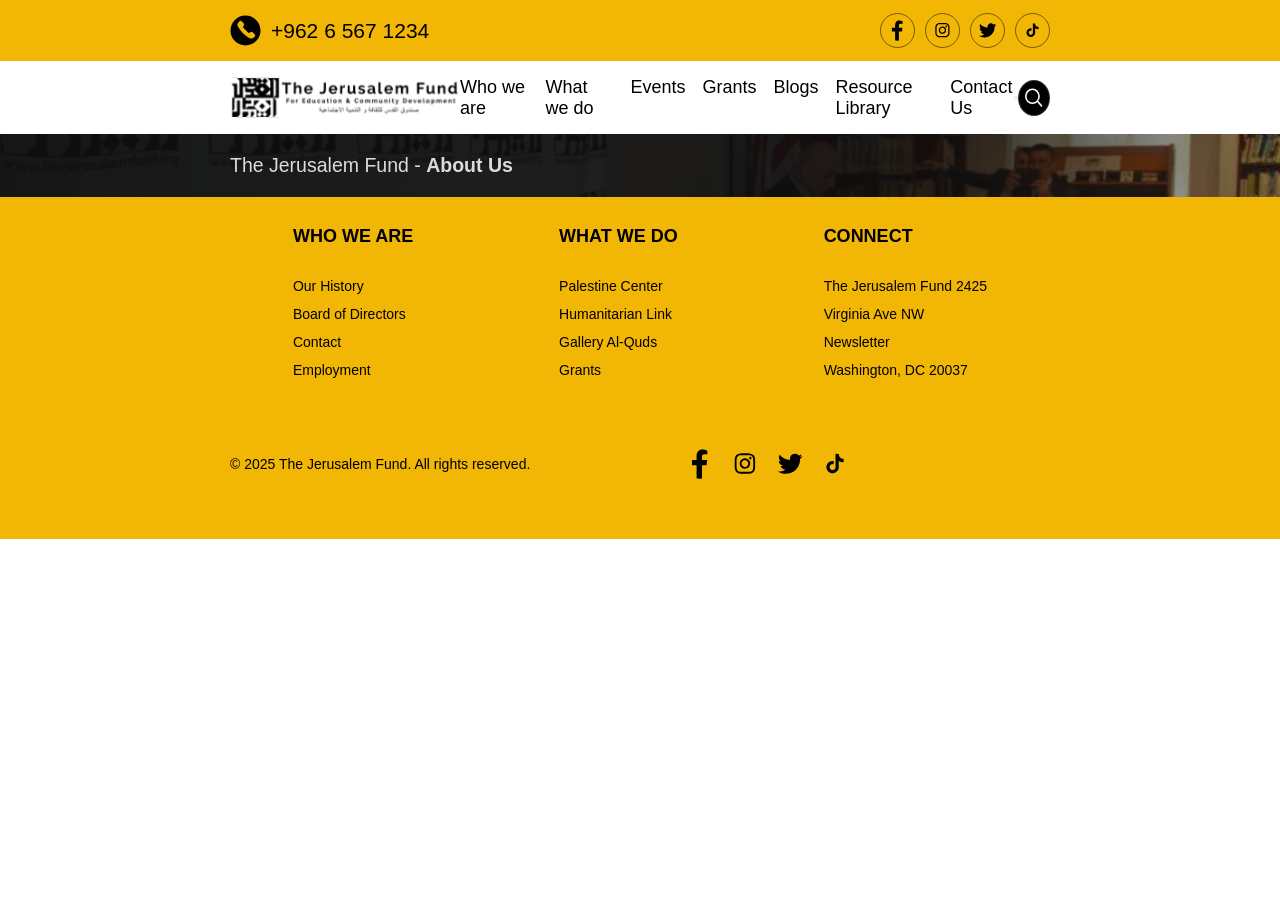
==== pages/board.html @ 4e5b6d47 "Add board page and update about-us CSS references Renamed aboutus.css to about-us.css and updated th" ====
<!DOCTYPE html>
<html lang="ar">

<head>
    <meta charset="UTF-8">
    <meta name="viewport" content="width=device-width, initial-scale=1.0">
    <title>Board</title>
    <link rel="stylesheet" href="../css/board.css">
</head>

<body>
    <header>
        <div class="contact-info">
            <div class="phone-info">
                <img src="./images/phone-icon.svg" alt="phone-icon">
                <span>+962 6 567 1234</span>
            </div>

            <div class="social-icons">
                <img src="./images/facebook.svg" alt="facebook-icon">
                <img src="./images/instagram.svg" alt="instagram-icon">
                <img src="./images/twitter.svg" alt="twitter-icon">
                <img src="./images/tiktok.svg" alt="tiktok-icon">
            </div>
        </div>

        <nav class="main-nav">
            <img src="./images/navbar-logo.svg" alt="navbar-logo" class="navbar-logo">

            <div class="nav-links-container">
                <ul class="nav-links">
                    <li><a href="#">Who we are</a></li>
                    <li><a href="#">What we do</a></li>
                    <li><a href="#">Events</a></li>
                    <li><a href="#">Grants</a></li>
                    <li><a href="#">Blogs</a></li>
                    <li><a href="#">Resource Library</a></li>
                    <li><a href="#">Contact Us</a></li>
                </ul>
            </div>


            <button class="nav-toggle" aria-label="Toggle navigation">
                <span class="hamburger">☰</span>
            </button>
            <div class="search-icon">
                <img src="./images/search-icon.svg" alt="Search Icon"
                    style="width: 100%; height: 100%; object-fit: contain;">
            </div>

        </nav>

        <div class="page-path">
            <h2>The Jerusalem Fund - <span>About Us</span></h2>
        </div>
    </header>

    <footer class="footer">
        <div class="footer-container">
            <div class="footer-logo">
                <img src="./images/navbar-logo.svg" alt="The Jerusalem Fund Logo">
                <p>
                    Through educational events, humanitarian support, and cultural preservation, the Jerusalem Fund is
                    helping build the movement for Palestinian liberation.
                </p>
            </div>

            <div class="footer-links">
                <div class="footer-section">
                    <h3>WHO WE ARE</h3>
                    <ul>
                        <li><a href="#">Our History</a></li>
                        <li><a href="#">Board of Directors</a></li>
                        <li><a href="#">Contact</a></li>
                        <li><a href="#">Employment</a></li>
                    </ul>
                </div>
                <div class="footer-section">
                    <h3>WHAT WE DO</h3>
                    <ul>
                        <li><a href="#">Palestine Center</a></li>
                        <li><a href="#">Humanitarian Link</a></li>
                        <li><a href="#">Gallery Al-Quds</a></li>
                        <li><a href="#">Grants</a></li>
                    </ul>
                </div>
                <div class="footer-section">
                    <h3>CONNECT</h3>
                    <ul>
                        <li><a href="#">The Jerusalem Fund 2425</a></li>
                        <li><a href="#">Virginia Ave NW</a></li>
                        <li><a href="#">Newsletter</a></li>
                        <li><a href="#">Washington, DC 20037</a></li>
                    </ul>
                </div>
            </div>

            <div class="footer-social">
                <div class="footer-copyright">
                    <p>&copy; 2025 The Jerusalem Fund. All rights reserved.</p>
                </div>
                <div class="footer-social-icons">
                    <img src="./images/facebook.svg" alt="facebook-icon">
                    <img src="./images/instagram.svg" alt="instagram-icon">
                    <img src="./images/twitter.svg" alt="twitter-icon">
                    <img src="./images/tiktok.svg" alt="tiktok-icon">
                </div>
            </div>
        </div>
    </footer>

</body>

</html>
---- css/board.css ----
* {
  margin: 0;
  padding: 0;
  box-sizing: border-box;
}

body {
  font-family: Arial, sans-serif;
  color: #333;
  overflow-x: hidden;
}

h1,
h2,
h3,
span,
p {
  font-weight: 400;
}

p {
  font-size: 25px;
  line-height: 1.6;
  color: rgba(213, 213, 213, 1);
}



/* === Contact Info Section === */

header {
  position: fixed;
  z-index: 1000;
  width: 100%;
}

.contact-info {
  background-color: rgba(242, 183, 5, 1);
  display: flex;
  justify-content: space-between;
  align-items: center;
  padding: 13px 230px;
}

.phone-info,
.social-icons {
  display: flex;
  align-items: center;
  gap: 10px;
}

.phone-info img {
  width: 31px;
  height: 31px;
}

.phone-info span {
  font-size: 21px;
  color: rgba(0, 0, 0, 1);
}

.social-icons {
  justify-content: center;
}

.social-icons img {
  width: 35px;
  height: 35px;
  border: 1px solid rgba(0, 0, 0, 0.5);
  border-radius: 50%;
  padding: 6px;
  transition: background-color 0.3s ease;

  
}

.social-icons img:hover {
  background-color: rgba(0, 0, 0, 0.1);
}



@media (max-width: 768px) {
  .main-nav {
    padding: 10px 20px;
    position: relative;
  }
  .contact-info{
    display: none;
  }

  /* Use flexbox with space-between */
  .main-nav {
    display: flex;
    align-items: center;
    justify-content: space-between;
  }

  /* nav-links-container is hidden by default */
  .nav-links-container {
    display: none;
    position: absolute;
    top: 100%;
    left: 0;
    right: 0;
    background: white;
    flex-direction: column;
    align-items: center;
    gap: 15px;
    padding: 15px 0;
    box-shadow: 0 4px 10px rgba(0, 0, 0, 0.1);
    border-radius: 0 0 10px 10px;
    z-index: 999;
  }

  .nav-links-container.active {
    display: flex;
  }

  .nav-links {
    gap: 15px;
  }

  .nav-links a {
    font-size: 18px;
    padding: 10px 20px;
    width: 100%;
    text-align: center;
    display: block;
  }

  /* Hamburger button on right */
  .nav-toggle {
    display: block;
    background: none;
    border: none;
    cursor: pointer;
    width: 30px;
    height: 30px;
    position: relative;
    z-index: 1100;
    order: 2;
    /* Put after nav-links */
  }

  /* Search icon on left side (order 1) */
  .search-icon {
    height: 30px;
    order: 1;
  }

  /* Logo on far left (order 0) */
  .navbar-logo {
    width: 180px;
    height: auto;
    order: 0;
    cursor: pointer;
  }
}



/*          -------------------         */

/* === Main Navigation Section === */

.main-nav {
  background-color: #fff;
  display: flex;
  align-items: center;
  justify-content: space-between;
  padding: 10px 230px;
}

.nav-links-container.nav-links {
  display: flex;
  align-items: center;
}

.navbar-logo {
  width: 230px;
  height: 53px;
  cursor: pointer;

}

.nav-links {
  display: flex;
  gap: 17px
}

.nav-links li {
  list-style: none;
}

.nav-links a {
  color: #000;
  text-decoration: none;
  font-size: 18px;
  transition: color 0.3s ease;

}

.nav-links a:hover {
  color: rgba(242, 183, 5, 1);
}

.search-icon {
  height: 36px;
  width: 36px;
  background-color: #000;
  border: 1px solid rgba(255, 255, 255, 0.2);
  border-radius: 50%;
  display: flex;
  align-items: center;
  justify-content: center;
  padding: 6px;
  transition: background-color 0.3s ease;
  cursor: pointer;
}

.search-icon:hover {
  background-color: rgba(0, 0, 0, 0.8);
}

.page-path{
  color: #fff;
  font-size: 13px;
  font-weight: 400;
  padding: 20px 230px; /* 20px top/bottom, 32px left/right */

  background-image: 
    linear-gradient(to right, rgba(0, 0, 0, 0.95) 0%, rgba(0, 0, 0, 0.85) 70%, rgba(0, 0, 0, 0) 100%),
    url('../pages/images/nav-meeting.png');
  background-size:115%;
  background-position: center 39%;
  background-repeat: no-repeat;
}

.hamburger{
  display: none;
}

@media (max-width: 1024px) {
  .main-nav {
    padding: 10px 20px;
  }

  .navbar-logo {
    width: 180px;
    height: auto;
  }

  .nav-links {
    flex-direction: column;
    gap: 10px;
  }

  .nav-links a {
    font-size: 16px;
    padding: 10px;
  }

  .search-icon {
    display: none; /* Hide search icon on smaller screens */
  }

  .hamburger{
    display: block;
    background: none;
    font-size: 22px;
    border: none;
    cursor: pointer;
    position: relative;
    z-index: 1100; /* Ensure it appears above other elements */
  }
  
}

@media (max-width: 768px) {
  .page-path {
    padding: 1rem;
    font-size: 12px;
  }
}


.page-path span{
    font-weight: 700;

}

.page-path {
  filter: brightness(0.9) contrast(0.9);
}

@media (max-width: 768px) {

  .contact-info,
  .main-nav {
    padding: 13px 20px;
    gap: 10px;
    text-align: center;
  }

  .nav-links {
    flex-direction: column;
    gap: 10px;
  }
}

/* === board Section === */






/* Footer */
footer {
  background-color: rgba(242, 183, 5, 1);
  color: #000;
  padding: 60px 230px;
  font-family: 'Poppins', sans-serif;
}

.footer-container {
  display: flex;
  flex-wrap: wrap;
  justify-content: space-between;
  gap: 40px;
  margin: 0 auto;
}

.footer-logo {
  flex: 1 1 300px;
  max-width: 350px;
}

.footer-logo img {
  width: 100%;
  max-width: 200px;
}

.footer-logo p {
  margin-top: 20px;
  font-size: 14px;
  line-height: 1.6;
  color: #000;
  font-weight: 500;
}

.footer-links {
  display: flex;
  flex: 2 1 600px;
  justify-content: space-around;
  flex-wrap: wrap;
  gap: 20px;
}

.footer-section h3 {
  font-size: 18px;
  font-weight: 600;
  margin-bottom: 15px;
  color: #000;
}

.footer-section ul {
  list-style: none;
  padding: 0;
  margin: 30px 0;
}

.footer-section li {
  margin-bottom: 10px;
}

.footer-section a {
  color: #000;
  text-decoration: none;
  font-size: 14px;
  transition: color 0.3s;
  font-weight: 500;
}

.footer-section a:hover {
  color: #333;
  text-decoration: underline;
}

.footer-social{
  display: flex;
  align-items: center;
  gap: 155px;
}

.footer-copyright p{
  color: #000;
  font-size: 14px;
  font-weight: 500;
}

.footer-social-icons{
  display: flex;
  gap: 15px;
}

.footer-social-icons img {
  width: 30px;
  height: 30px;
  border-radius: 50%;
  transition: transform 0.3s ease;
  cursor: pointer;
}

.footer-social-icons img:hover {
  transform: scale(1.05);

}
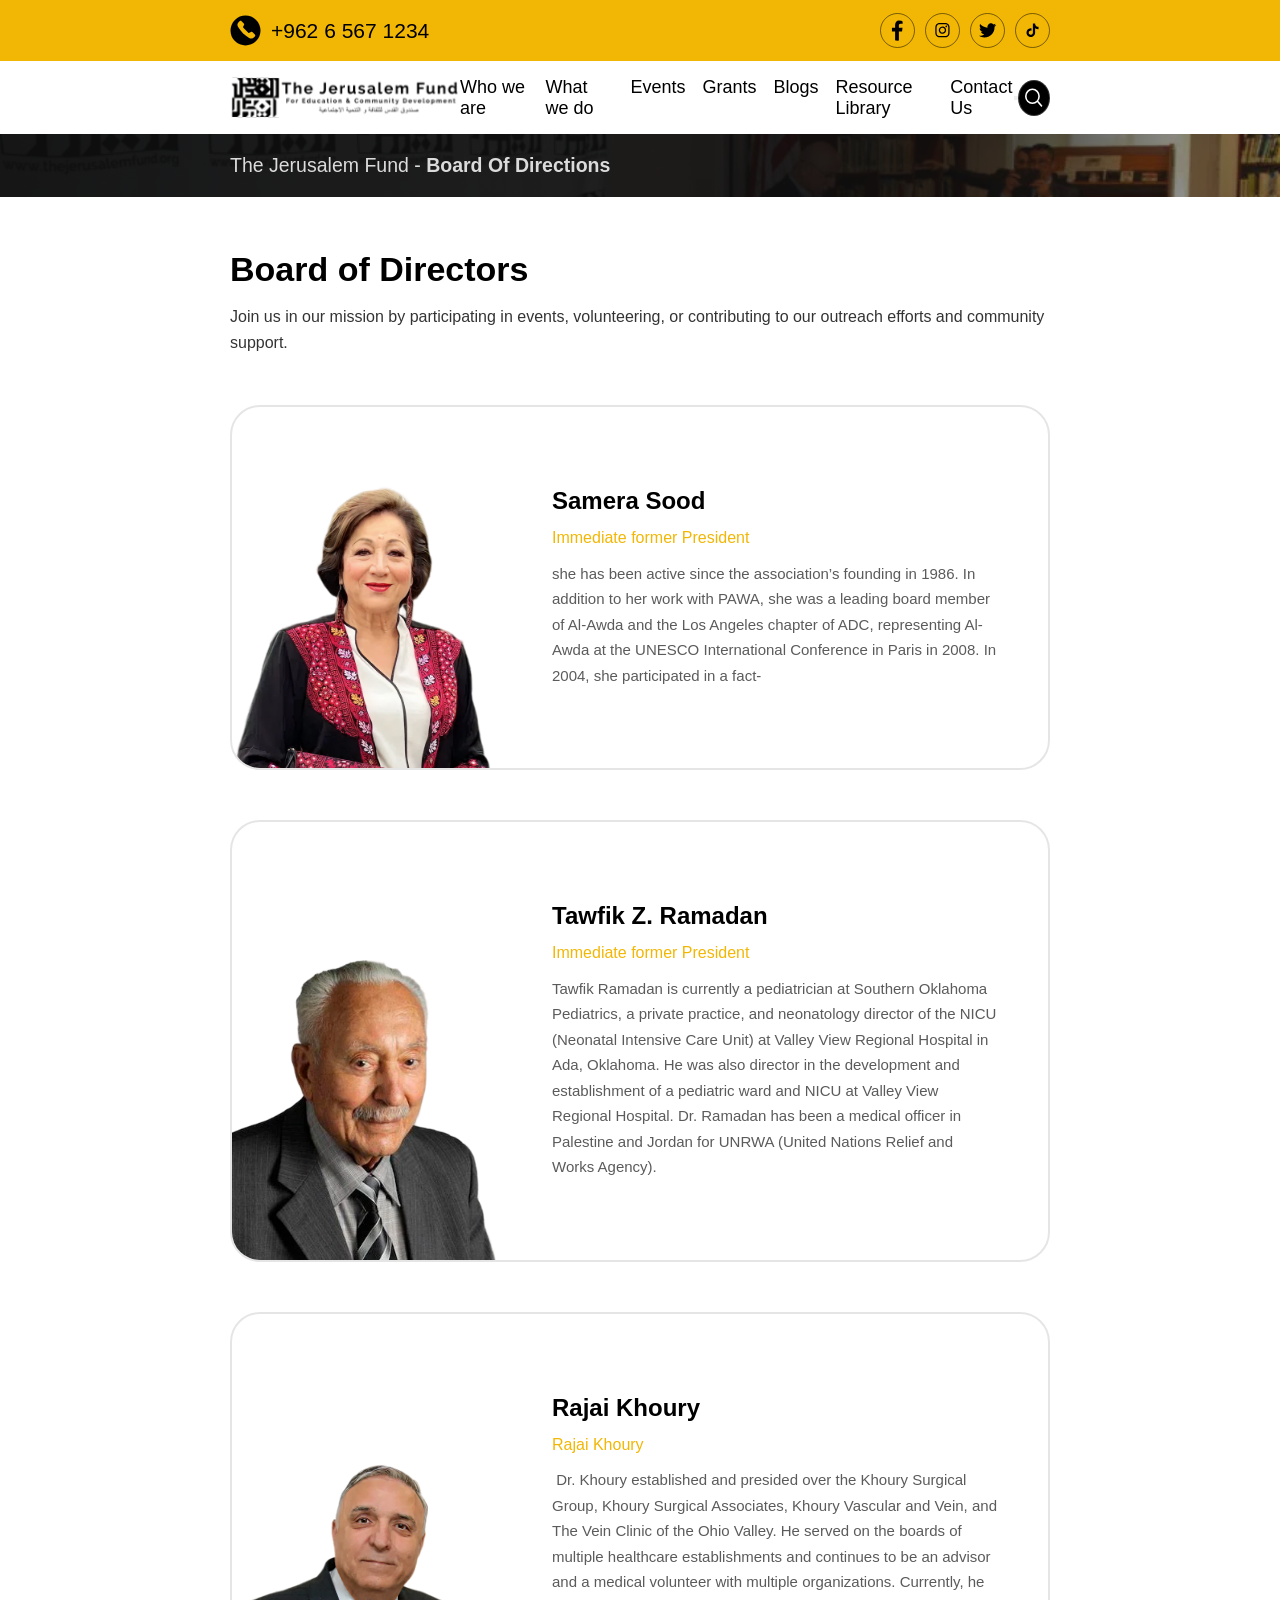
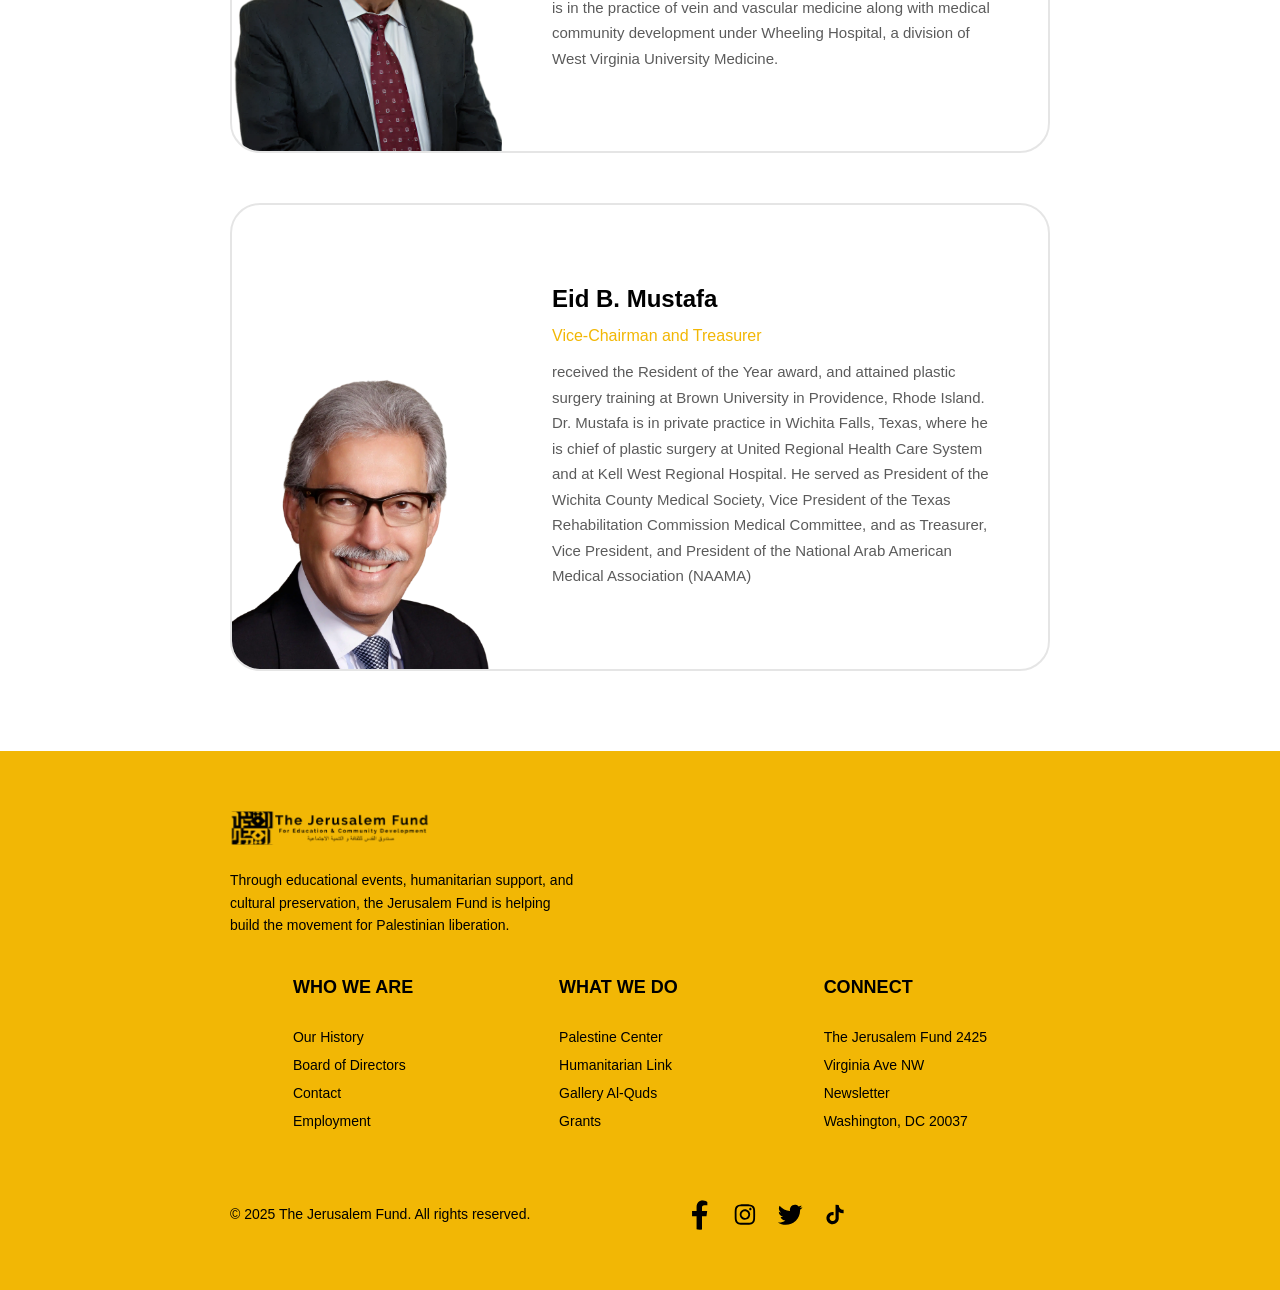
==== commit e9a5bf96: "Add Board of Directors section with member profiles Introduced a new Board of Directors section to b" ====
--- a/pages/board.html
+++ b/pages/board.html
@@ -51,9 +51,81 @@
         </nav>
 
         <div class="page-path">
-            <h2>The Jerusalem Fund - <span>About Us</span></h2>
+            <h2>The Jerusalem Fund - <span>Board Of Directions</span></h2>
         </div>
     </header>
+
+
+    <section class="board-section">
+        <div class="board-container">
+            <div class="board-header">
+                <h1>Board of Directors</h1>
+                <p>Join us in our mission by participating in events, volunteering, or contributing to our outreach
+                    efforts and community support.</p>
+            </div>
+            <div class="board-members">
+                <div class="board-member">
+                    <div class="member-image-container">
+                        <img src="./images/board-member1.png" alt=" Member Image" class="member-image" style="transform: scale(2); object-position: -22px 80px;">
+                    </div>
+                    <div class="member-info">
+                        <h3>Samera Sood</h3>
+                        <p>Immediate former President</p>
+                        <span>she has been active since the association’s founding in 1986. In addition to her work with
+                            PAWA, she was a leading board member of Al-Awda and the Los Angeles chapter of ADC,
+                            representing Al-Awda at the UNESCO International Conference in Paris in 2008. In 2004, she
+                            participated in a fact-</span>
+                    </div>
+                </div>
+                <div class="board-member">
+                    <div class="member-image-container">
+                        <img src="./images/board-member2.png" alt=" Member Image" class="member-image" style="transform: scaleX(-1);">
+                    </div>
+                    <div class="member-info">
+                        <h3>Tawfik Z. Ramadan</h3>
+                        <p>Immediate former President</p>
+                        <span>Tawfik Ramadan is currently a pediatrician at Southern Oklahoma Pediatrics, a private
+                            practice, and neonatology director of the NICU (Neonatal Intensive Care Unit) at Valley View
+                            Regional Hospital in Ada, Oklahoma. He was also director in the development and
+                            establishment of a pediatric ward and NICU at Valley View Regional Hospital. Dr. Ramadan has
+                            been a medical officer in Palestine and Jordan for UNRWA (United Nations Relief and Works
+                            Agency).</span>
+                    </div>
+                </div>
+                <div class="board-member">
+                    <div class="member-image-container">
+                        <img src="./images/board-member3.png" alt=" Member Image" class="member-image">
+                    </div>
+                    <div class="member-info">
+                        <h3>Rajai Khoury</h3>
+                        <p>Rajai Khoury</p>
+                        <span> Dr. Khoury established and presided over the Khoury Surgical Group, Khoury Surgical
+                            Associates, Khoury Vascular and Vein, and The Vein Clinic of the Ohio Valley. He served on
+                            the boards of multiple healthcare establishments and continues to be an advisor and a
+                            medical volunteer with multiple organizations. Currently, he is in the practice of vein and
+                            vascular medicine along with medical community development under Wheeling Hospital, a
+                            division of West Virginia University Medicine.</span>
+                    </div>
+                </div>
+                <div class="board-member">
+                    <div class="member-image-container">
+                        <img src="./images/board-member4.png" alt=" Member Image" class="member-image">
+                    </div>
+                    <div class="member-info">
+                        <h3>Eid B. Mustafa</h3>
+                        <p>Vice-Chairman and Treasurer</p>
+                        <span>received the Resident of the Year award, and attained plastic surgery training at Brown
+                            University in Providence, Rhode Island. Dr. Mustafa is in private practice in Wichita Falls,
+                            Texas, where he is chief of plastic surgery at United Regional Health Care System and at
+                            Kell West Regional Hospital. He served as President of the Wichita County Medical Society,
+                            Vice President of the Texas Rehabilitation Commission Medical Committee, and as Treasurer,
+                            Vice President, and President of the National Arab American Medical Association
+                            (NAAMA)</span>
+                    </div>
+                </div>
+            </div>
+        </div>
+    </section>
 
     <footer class="footer">
         <div class="footer-container">
--- a/css/board.css
+++ b/css/board.css
@@ -309,8 +309,161 @@
   }
 }
 
-/* === board Section === */
-
+/* === Board Section === */
+.board-section {
+  padding: 250px 230px 80px 230px;
+  background-color: #fff;
+}
+
+
+
+.board-header {
+  text-align: left;
+  padding-bottom: 50px;
+}
+
+.board-header h1 {
+  font-size: 34px;
+  font-weight: 700;
+  color: #000;
+  margin-bottom: 15px;
+}
+
+.board-header p {
+  font-size: 16px;
+  font-weight: 300;
+  line-height: 1.6;
+  color: rgba(0, 0, 0, 0.8);
+}
+
+.board-members {
+  display: flex;
+  flex-direction: column;
+  align-items: center;
+  gap: 50px;
+}
+
+/* Board Member */
+.board-member {
+  display: flex;
+  flex-direction: row;
+  align-items: flex-end;
+  flex-wrap: wrap;
+  max-width: 100%;
+  border: 2px solid rgba(0, 0, 0, 0.1);
+  border-radius: 30px;
+  overflow: hidden;
+}
+
+/* Image Styling */
+.member-image-container {
+  flex-shrink: 0;
+  width: 270px;
+  height: 300px;
+  overflow: hidden;
+}
+
+.member-image {
+  width: 100%;
+  height: 100%;
+  object-fit: cover;
+  object-position: center;
+}
+
+
+/* Info Styling */
+.member-info {
+  flex: 1;
+  min-width: 250px;
+  padding: 80px 50px;
+}
+
+.member-info h3 {
+  font-size: 24px;
+  font-weight: 700;
+  color: #000;
+  margin: 0 0 10px;
+}
+
+.member-info p {
+  font-size: 16px;
+  font-weight: 500;
+  color: rgba(242, 183, 5, 1);
+  margin: 0 0 10px;
+}
+
+.member-info span {
+  font-size: 15px;
+  font-weight: 400;
+  line-height: 1.7;
+  color: rgba(91, 91, 91, 1);
+}
+
+/* ==== MID SCREENS (TABLETS, MEDIUM LAPTOPS) ==== */
+@media (max-width: 1024px) {
+  .board-section {
+    padding: 150px 80px 60px;
+  }
+
+  .board-member {
+    flex-direction: column;
+    align-items: center;
+    text-align: center;
+  }
+
+  .member-image-container {
+    width: 200px;
+    height: 200px;
+  }
+
+  .member-info {
+    padding: 40px 30px;
+  }
+}
+
+/* ==== SMALL SCREENS (MOBILE PHONES) ==== */
+@media (max-width: 600px) {
+  .board-section {
+    padding: 80px 20px 40px;
+  }
+
+  .board-header h1 {
+    font-size: 24px;
+  }
+
+  .board-header p {
+    font-size: 14px;
+  }
+
+  .member-image-container {
+    width: 160px;
+    height: 160px;
+    overflow: hidden;
+  }
+
+  .member-image-container img {
+    object-position: -10px 50px;
+    transform: scale(2);
+    border: 1px solid rgba(0, 0, 0, 0.1);
+    border-radius: 50%;
+  }
+
+  .member-info {
+    padding: 30px 20px;
+  }
+
+  .member-info h3 {
+    font-size: 18px;
+  }
+
+  .member-info p {
+    font-size: 14px;
+  }
+
+  .member-info span {
+    font-size: 13px;
+  }
+}
 
 
 
